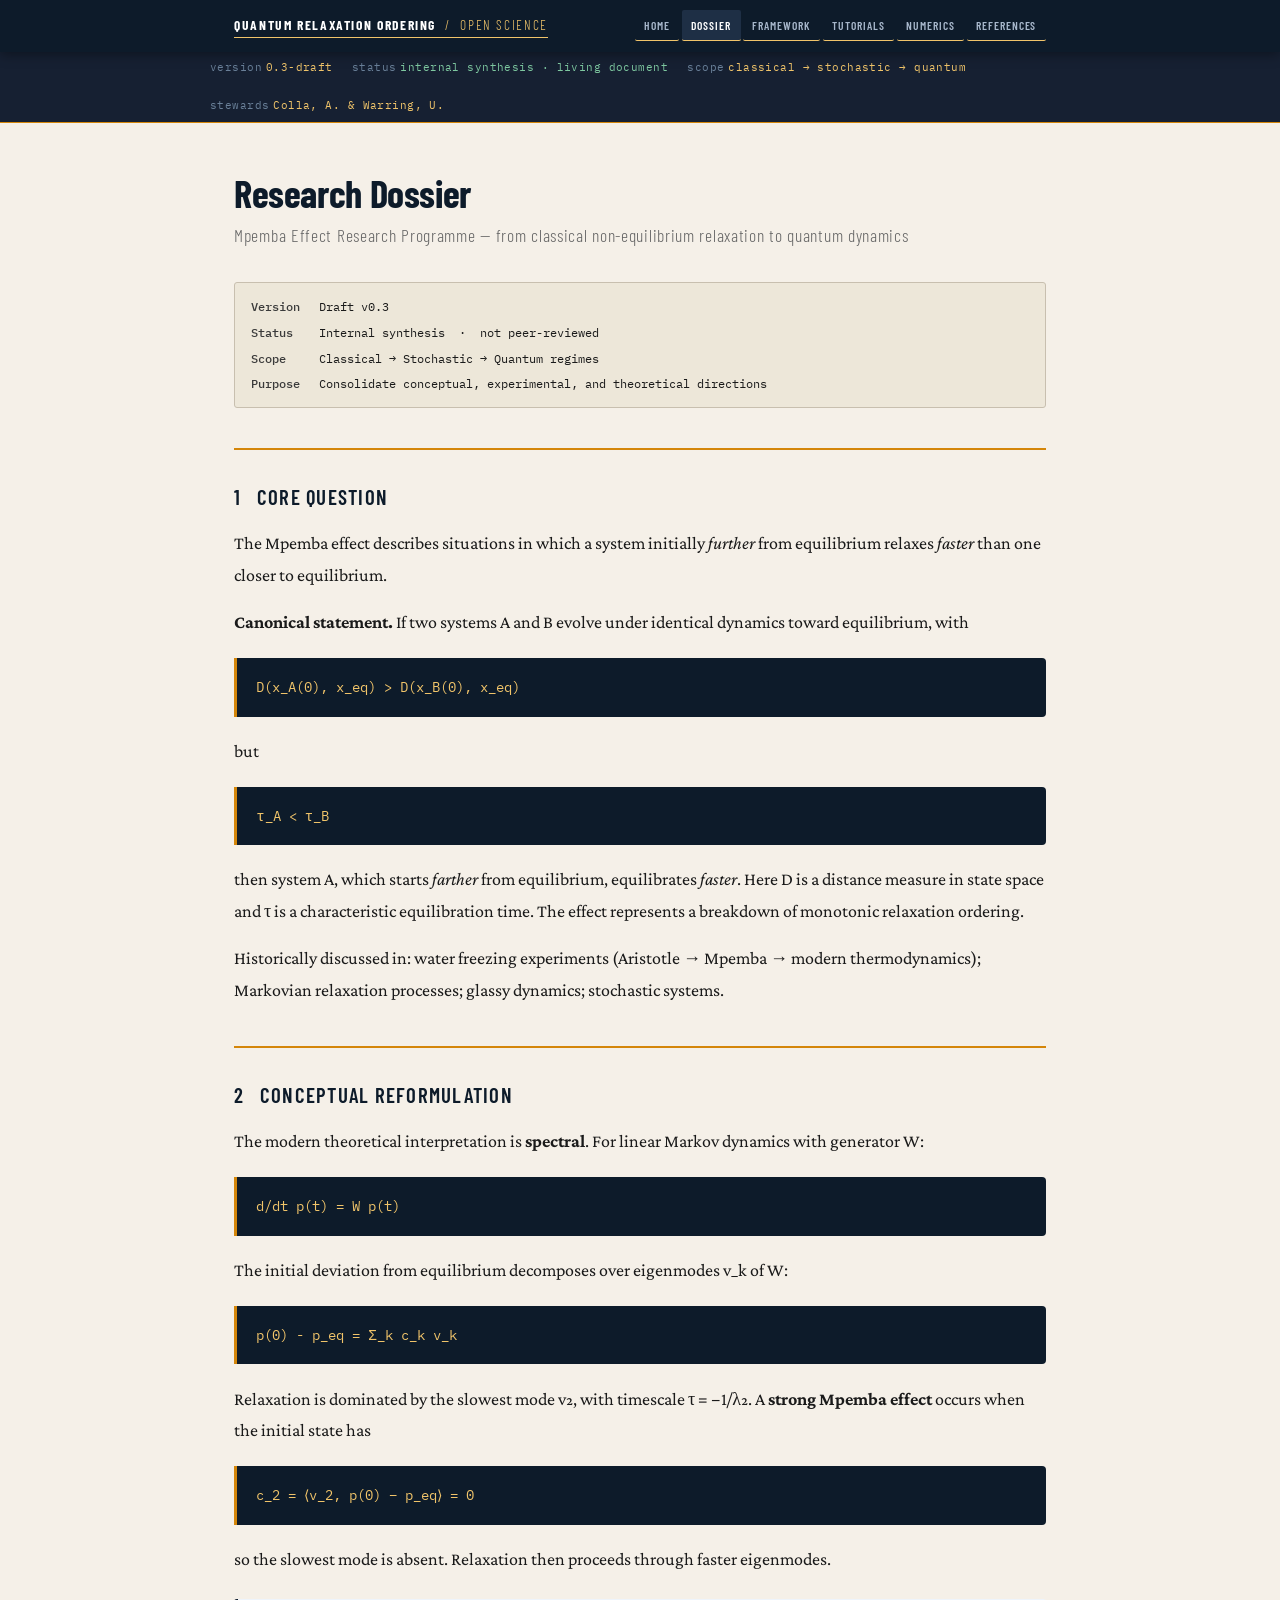
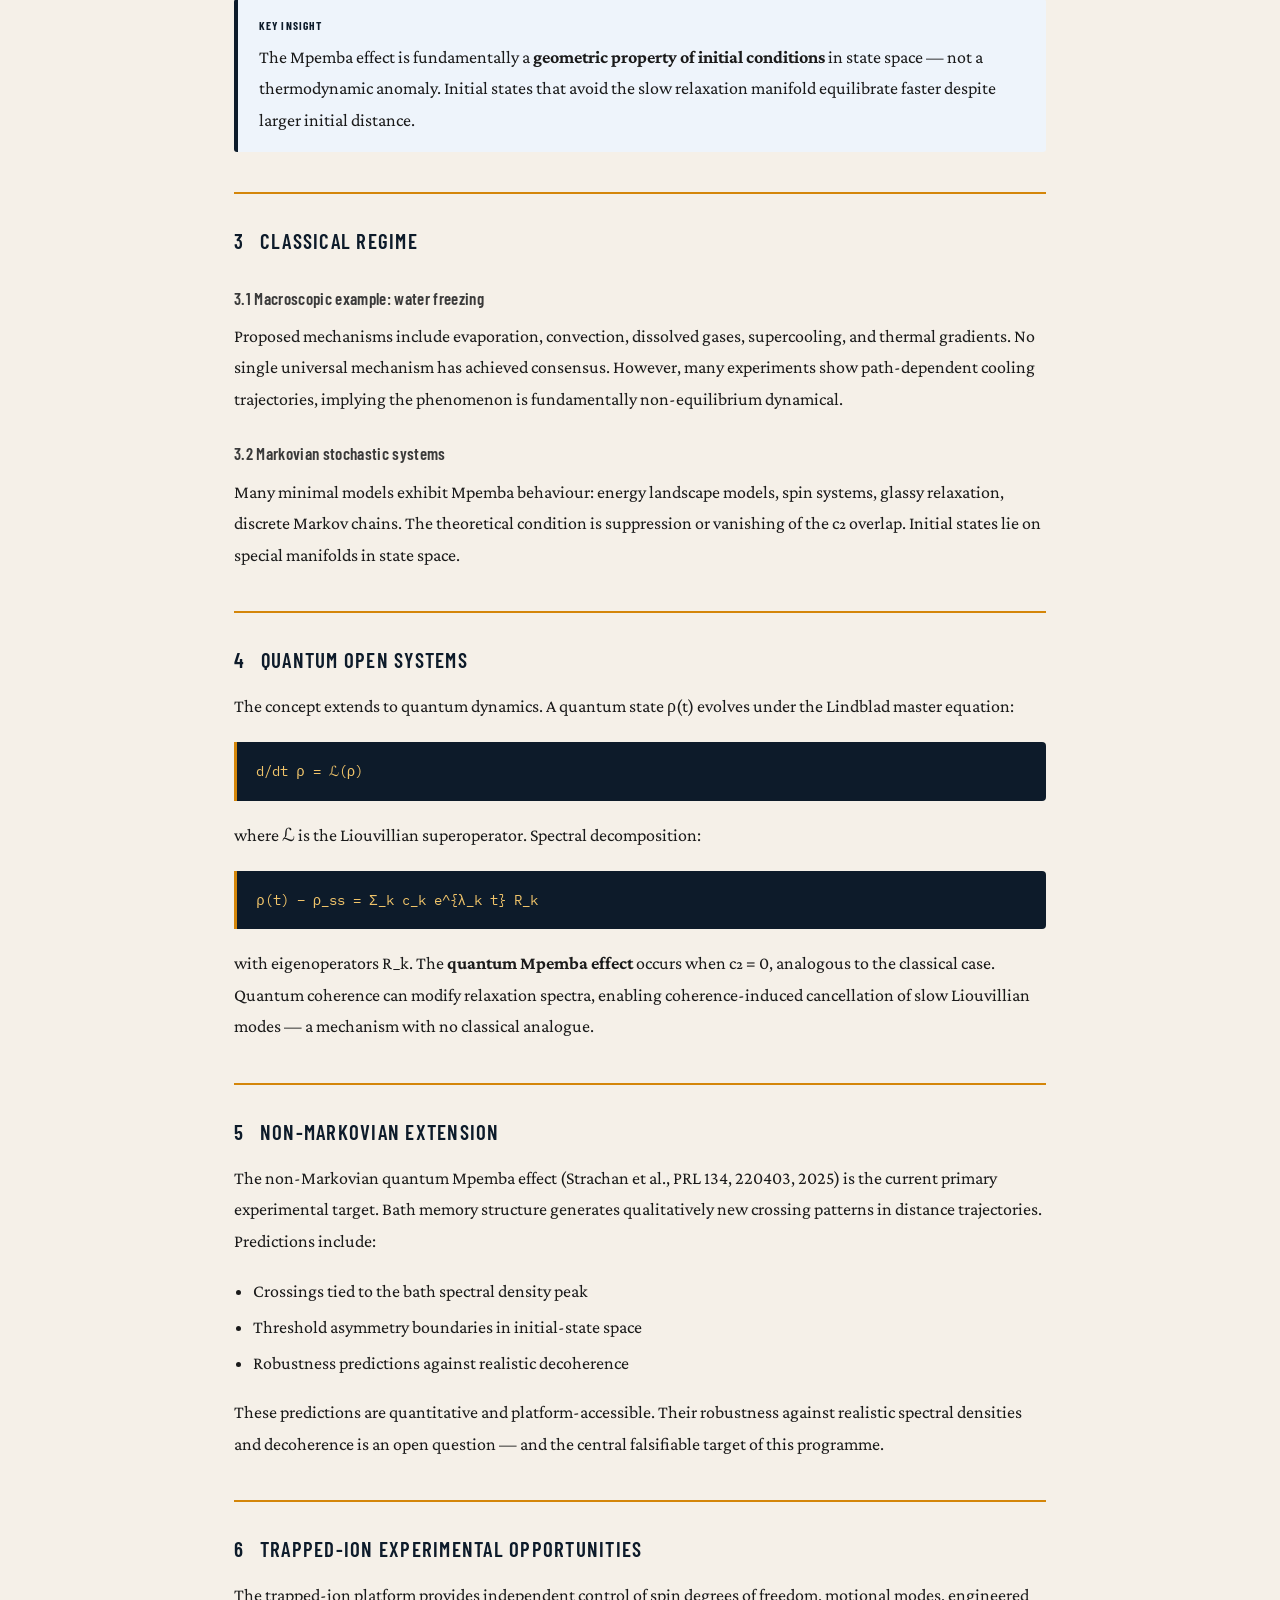
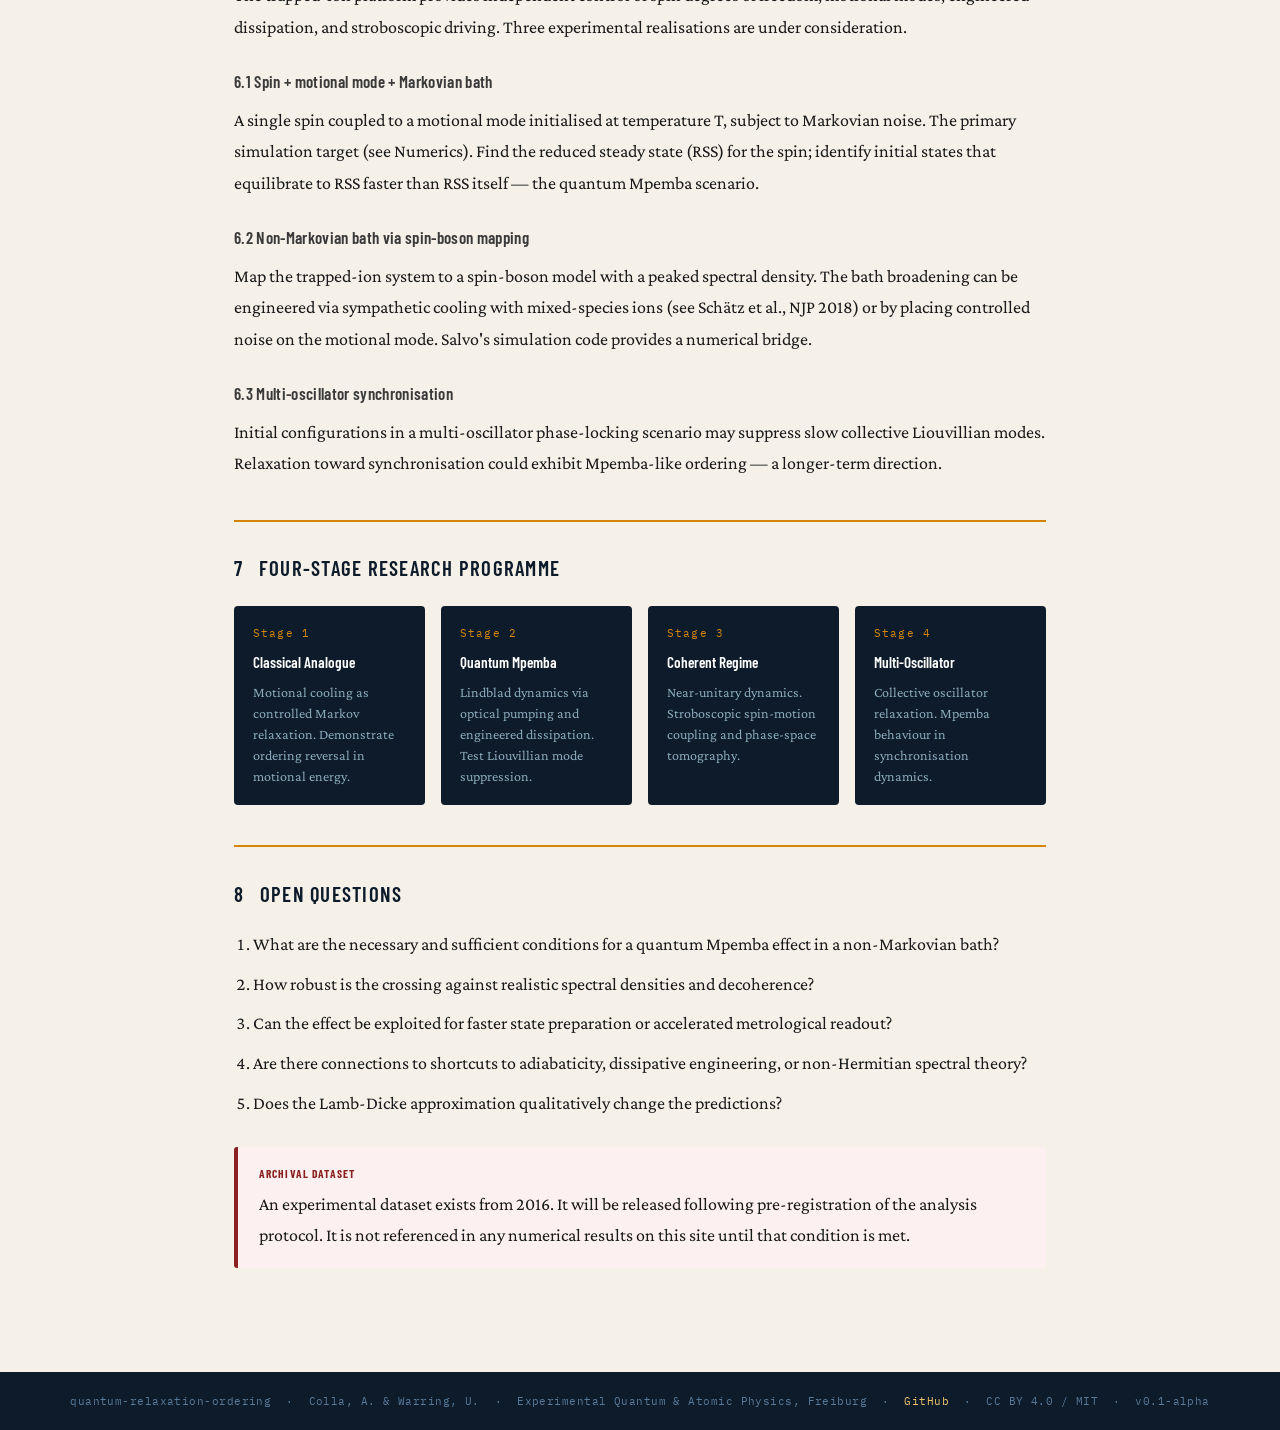
==== dossier.html @ e2cb0345 "Add files via upload" ====
<!DOCTYPE html>
<html lang="en">
<head>
  <meta charset="UTF-8">
  <meta name="viewport" content="width=device-width, initial-scale=1.0">
  <title>Dossier — Quantum Relaxation Ordering</title>
  <link rel="stylesheet" href="style.css">
</head>
<body>

<header>
  <div class="header-inner">
    <a class="site-title" href="index.html">
      <strong>Quantum Relaxation Ordering</strong> &nbsp;/&nbsp; Open Science
    </a>
    <nav>
      <a href="index.html">Home</a>
      <a href="dossier.html" class="active">Dossier</a>
      <a href="framework.html">Framework</a>
      <a href="tutorial.html">Tutorials</a>
      <a href="numerics.html">Numerics</a>
      <a href="references.html">References</a>
    </nav>
  </div>
</header>

<div class="status-banner">
  <div class="status-inner">
    <span class="status-chip"><span class="label">version</span>0.3-draft</span>
    <span class="status-chip open"><span class="label">status</span>internal synthesis · living document</span>
    <span class="status-chip"><span class="label">scope</span>classical → stochastic → quantum</span>
    <span class="status-chip"><span class="label">stewards</span>Colla, A. &amp; Warring, U.</span>
  </div>
</div>

<main>

  <h1 class="page-title">Research Dossier</h1>
  <p class="page-subtitle">Mpemba Effect Research Programme &mdash; from classical non-equilibrium relaxation to quantum dynamics</p>

  <dl class="meta-block">
    <dt>Version</dt><dd>Draft v0.3</dd>
    <dt>Status</dt><dd>Internal synthesis &nbsp;·&nbsp; not peer-reviewed</dd>
    <dt>Scope</dt><dd>Classical → Stochastic → Quantum regimes</dd>
    <dt>Purpose</dt><dd>Consolidate conceptual, experimental, and theoretical directions</dd>
  </dl>

  <!-- 1 -->
  <hr class="section-rule">
  <h2>1 &nbsp; Core Question</h2>

  <p>The Mpemba effect describes situations in which a system initially <em>further</em> from equilibrium relaxes <em>faster</em> than one closer to equilibrium.</p>

  <p><strong>Canonical statement.</strong> If two systems A and B evolve under identical dynamics toward equilibrium, with</p>

  <div class="math-block">
D(x_A(0), x_eq) &gt; D(x_B(0), x_eq)
</div>

  <p>but</p>

  <div class="math-block">
τ_A &lt; τ_B
</div>

  <p>then system A, which starts <em>farther</em> from equilibrium, equilibrates <em>faster</em>. Here D is a distance measure in state space and τ is a characteristic equilibration time. The effect represents a breakdown of monotonic relaxation ordering.</p>

  <p>Historically discussed in: water freezing experiments (Aristotle → Mpemba → modern thermodynamics); Markovian relaxation processes; glassy dynamics; stochastic systems.</p>

  <!-- 2 -->
  <hr class="section-rule">
  <h2>2 &nbsp; Conceptual Reformulation</h2>

  <p>The modern theoretical interpretation is <strong>spectral</strong>. For linear Markov dynamics with generator W:</p>

  <div class="math-block">
d/dt p(t) = W p(t)
</div>

  <p>The initial deviation from equilibrium decomposes over eigenmodes v_k of W:</p>

  <div class="math-block">
p(0) - p_eq = Σ_k  c_k v_k
</div>

  <p>Relaxation is dominated by the slowest mode v₂, with timescale τ = −1/λ₂. A <strong>strong Mpemba effect</strong> occurs when the initial state has</p>

  <div class="math-block">
c_2 = ⟨v_2, p(0) − p_eq⟩ = 0
</div>

  <p>so the slowest mode is absent. Relaxation then proceeds through faster eigenmodes.</p>

  <div class="callout measure">
    <div class="callout-label">Key Insight</div>
    The Mpemba effect is fundamentally a <strong>geometric property of initial conditions</strong> in state space — not a thermodynamic anomaly. Initial states that avoid the slow relaxation manifold equilibrate faster despite larger initial distance.
  </div>

  <!-- 3 -->
  <hr class="section-rule">
  <h2>3 &nbsp; Classical Regime</h2>

  <h3>3.1 Macroscopic example: water freezing</h3>
  <p>Proposed mechanisms include evaporation, convection, dissolved gases, supercooling, and thermal gradients. No single universal mechanism has achieved consensus. However, many experiments show path-dependent cooling trajectories, implying the phenomenon is fundamentally non-equilibrium dynamical.</p>

  <h3>3.2 Markovian stochastic systems</h3>
  <p>Many minimal models exhibit Mpemba behaviour: energy landscape models, spin systems, glassy relaxation, discrete Markov chains. The theoretical condition is suppression or vanishing of the c₂ overlap. Initial states lie on special manifolds in state space.</p>

  <!-- 4 -->
  <hr class="section-rule">
  <h2>4 &nbsp; Quantum Open Systems</h2>

  <p>The concept extends to quantum dynamics. A quantum state ρ(t) evolves under the Lindblad master equation:</p>

  <div class="math-block">
d/dt ρ = ℒ(ρ)
</div>

  <p>where ℒ is the Liouvillian superoperator. Spectral decomposition:</p>

  <div class="math-block">
ρ(t) − ρ_ss = Σ_k  c_k e^{λ_k t} R_k
</div>

  <p>with eigenoperators R_k. The <strong>quantum Mpemba effect</strong> occurs when c₂ = 0, analogous to the classical case. Quantum coherence can modify relaxation spectra, enabling coherence-induced cancellation of slow Liouvillian modes — a mechanism with no classical analogue.</p>

  <!-- 5 -->
  <hr class="section-rule">
  <h2>5 &nbsp; Non-Markovian Extension</h2>

  <p>The non-Markovian quantum Mpemba effect (Strachan et al., PRL 134, 220403, 2025) is the current primary experimental target. Bath memory structure generates qualitatively new crossing patterns in distance trajectories. Predictions include:</p>
  <ul style="margin-left:1.2rem; margin-bottom:1rem; line-height:2;">
    <li>Crossings tied to the bath spectral density peak</li>
    <li>Threshold asymmetry boundaries in initial-state space</li>
    <li>Robustness predictions against realistic decoherence</li>
  </ul>
  <p>These predictions are quantitative and platform-accessible. Their robustness against realistic spectral densities and decoherence is an open question — and the central falsifiable target of this programme.</p>

  <!-- 6 -->
  <hr class="section-rule">
  <h2>6 &nbsp; Trapped-Ion Experimental Opportunities</h2>

  <p>The trapped-ion platform provides independent control of spin degrees of freedom, motional modes, engineered dissipation, and stroboscopic driving. Three experimental realisations are under consideration.</p>

  <h3>6.1 Spin + motional mode + Markovian bath</h3>
  <p>A single spin coupled to a motional mode initialised at temperature T, subject to Markovian noise. The primary simulation target (see Numerics). Find the reduced steady state (RSS) for the spin; identify initial states that equilibrate to RSS faster than RSS itself — the quantum Mpemba scenario.</p>

  <h3>6.2 Non-Markovian bath via spin-boson mapping</h3>
  <p>Map the trapped-ion system to a spin-boson model with a peaked spectral density. The bath broadening can be engineered via sympathetic cooling with mixed-species ions (see Schätz et al., NJP 2018) or by placing controlled noise on the motional mode. Salvo's simulation code provides a numerical bridge.</p>

  <h3>6.3 Multi-oscillator synchronisation</h3>
  <p>Initial configurations in a multi-oscillator phase-locking scenario may suppress slow collective Liouvillian modes. Relaxation toward synchronisation could exhibit Mpemba-like ordering — a longer-term direction.</p>

  <!-- 7 -->
  <hr class="section-rule">
  <h2>7 &nbsp; Four-Stage Research Programme</h2>

  <div class="stage-grid">
    <div class="stage-card">
      <div class="stage-num">Stage 1</div>
      <h4>Classical Analogue</h4>
      <p>Motional cooling as controlled Markov relaxation. Demonstrate ordering reversal in motional energy.</p>
    </div>
    <div class="stage-card">
      <div class="stage-num">Stage 2</div>
      <h4>Quantum Mpemba</h4>
      <p>Lindblad dynamics via optical pumping and engineered dissipation. Test Liouvillian mode suppression.</p>
    </div>
    <div class="stage-card">
      <div class="stage-num">Stage 3</div>
      <h4>Coherent Regime</h4>
      <p>Near-unitary dynamics. Stroboscopic spin-motion coupling and phase-space tomography.</p>
    </div>
    <div class="stage-card">
      <div class="stage-num">Stage 4</div>
      <h4>Multi-Oscillator</h4>
      <p>Collective oscillator relaxation. Mpemba behaviour in synchronisation dynamics.</p>
    </div>
  </div>

  <!-- 8 -->
  <hr class="section-rule">
  <h2>8 &nbsp; Open Questions</h2>

  <ol style="margin-left:1.2rem; line-height:2.2;">
    <li>What are the necessary and sufficient conditions for a quantum Mpemba effect in a non-Markovian bath?</li>
    <li>How robust is the crossing against realistic spectral densities and decoherence?</li>
    <li>Can the effect be exploited for faster state preparation or accelerated metrological readout?</li>
    <li>Are there connections to shortcuts to adiabaticity, dissipative engineering, or non-Hermitian spectral theory?</li>
    <li>Does the Lamb-Dicke approximation qualitatively change the predictions?</li>
  </ol>

  <div class="callout embargo-note">
    <div class="callout-label">Archival Dataset</div>
    An experimental dataset exists from 2016. It will be released following pre-registration of the analysis protocol. It is not referenced in any numerical results on this site until that condition is met.
  </div>

</main>

<footer>
  quantum-relaxation-ordering &nbsp;·&nbsp; Colla, A. &amp; Warring, U. &nbsp;·&nbsp; Experimental Quantum &amp; Atomic Physics, Freiburg &nbsp;·&nbsp;
  <a href="https://github.com/quantum-relaxation-ordering" target="_blank">GitHub</a> &nbsp;·&nbsp;
  CC BY 4.0 / MIT &nbsp;·&nbsp; v0.1-alpha
</footer>

</body>
</html>
---- style.css ----
/* ============================================================
   quantum-relaxation-ordering — shared stylesheet
   Stewards: Colla, A. & Warring, U.
   ============================================================ */

@import url('https://fonts.googleapis.com/css2?family=Crimson+Pro:ital,wght@0,300;0,400;0,600;1,300;1,400&family=IBM+Plex+Mono:wght@300;400;500&family=Barlow+Condensed:wght@300;400;600;700&display=swap');

/* ── Variables ────────────────────────────────────────────── */
:root {
  --navy:       #0d1b2a;
  --navy-mid:   #162032;
  --navy-light: #1e2f45;
  --amber:      #d4860a;
  --amber-pale: #f0c46a;
  --cream:      #f5f0e8;
  --cream-dark: #ede7d9;
  --ink:        #1a1a1a;
  --ink-mid:    #3a3a3a;
  --ink-light:  #666;
  --rule:       #c8bfaf;
  --green-ok:   #2d6a4f;
  --red-alert:  #8b2020;
  --font-body:  'Crimson Pro', Georgia, serif;
  --font-mono:  'IBM Plex Mono', 'Courier New', monospace;
  --font-head:  'Barlow Condensed', sans-serif;
  --max-w:      860px;
  --col-gap:    2.4rem;
}

/* ── Reset ────────────────────────────────────────────────── */
*, *::before, *::after { box-sizing: border-box; margin: 0; padding: 0; }
html { scroll-behavior: smooth; }
body {
  font-family: var(--font-body);
  font-size: 1.125rem;
  line-height: 1.75;
  color: var(--ink);
  background: var(--cream);
}

/* ── Header / Nav ─────────────────────────────────────────── */
header {
  background: var(--navy);
  color: var(--cream);
  padding: 0;
  position: sticky;
  top: 0;
  z-index: 100;
  box-shadow: 0 2px 12px rgba(0,0,0,0.4);
}
.header-inner {
  max-width: var(--max-w);
  margin: 0 auto;
  display: flex;
  align-items: center;
  justify-content: space-between;
  padding: 0.65rem 1.5rem;
  gap: 1rem;
}
.site-title {
  font-family: var(--font-head);
  font-size: 0.85rem;
  font-weight: 300;
  letter-spacing: 0.12em;
  text-transform: uppercase;
  color: var(--amber-pale);
  white-space: nowrap;
  text-decoration: none;
}
.site-title strong {
  font-weight: 700;
  color: #fff;
}
nav {
  display: flex;
  gap: 0.15rem;
  flex-wrap: wrap;
  justify-content: flex-end;
}
nav a {
  font-family: var(--font-head);
  font-size: 0.72rem;
  font-weight: 600;
  letter-spacing: 0.08em;
  text-transform: uppercase;
  color: #a8b8cc;
  text-decoration: none;
  padding: 0.3rem 0.6rem;
  border-radius: 2px;
  transition: color 0.15s, background 0.15s;
}
nav a:hover, nav a.active {
  color: #fff;
  background: var(--navy-light);
}

/* ── Status Banner ────────────────────────────────────────── */
.status-banner {
  background: var(--navy-mid);
  border-bottom: 1px solid var(--amber);
  padding: 0.4rem 1.5rem;
}
.status-inner {
  max-width: var(--max-w);
  margin: 0 auto;
  display: flex;
  flex-wrap: wrap;
  gap: 1.2rem;
  align-items: center;
}
.status-chip {
  font-family: var(--font-mono);
  font-size: 0.68rem;
  color: var(--amber-pale);
  letter-spacing: 0.04em;
}
.status-chip .label {
  color: #6a8099;
  margin-right: 0.35em;
}
.status-chip.open { color: #7ec8a0; }
.status-chip.pending { color: #f0c46a; }
.status-chip.embargo { color: #c07a7a; }

/* ── Page Layout ──────────────────────────────────────────── */
main {
  max-width: var(--max-w);
  margin: 0 auto;
  padding: 3rem 1.5rem 5rem;
}

/* ── Section Headings ─────────────────────────────────────── */
.page-title {
  font-family: var(--font-head);
  font-size: 2.4rem;
  font-weight: 700;
  letter-spacing: -0.01em;
  color: var(--navy);
  line-height: 1.15;
  margin-bottom: 0.3rem;
}
.page-subtitle {
  font-family: var(--font-head);
  font-size: 1.1rem;
  font-weight: 300;
  color: var(--ink-light);
  letter-spacing: 0.04em;
  margin-bottom: 2rem;
}
.section-rule {
  border: none;
  border-top: 2px solid var(--amber);
  margin: 2.5rem 0 1.8rem;
}
.section-rule.thin {
  border-top-width: 1px;
  border-color: var(--rule);
}
h2 {
  font-family: var(--font-head);
  font-size: 1.3rem;
  font-weight: 600;
  letter-spacing: 0.06em;
  text-transform: uppercase;
  color: var(--navy);
  margin-bottom: 0.8rem;
}
h3 {
  font-family: var(--font-head);
  font-size: 1.05rem;
  font-weight: 600;
  color: var(--ink-mid);
  margin: 1.5rem 0 0.5rem;
  letter-spacing: 0.02em;
}
p { margin-bottom: 1rem; }
a { color: var(--amber); text-decoration: none; border-bottom: 1px solid var(--amber-pale); }
a:hover { color: var(--navy); border-color: var(--navy); }

/* ── Math / Code Blocks ───────────────────────────────────── */
.math-block {
  font-family: var(--font-mono);
  font-size: 0.88rem;
  background: var(--navy);
  color: var(--amber-pale);
  border-left: 3px solid var(--amber);
  padding: 1rem 1.2rem;
  margin: 1.2rem 0;
  border-radius: 0 4px 4px 0;
  overflow-x: auto;
  line-height: 1.9;
}
code {
  font-family: var(--font-mono);
  font-size: 0.83em;
  background: var(--cream-dark);
  padding: 0.1em 0.35em;
  border-radius: 2px;
  color: var(--navy);
}
pre {
  font-family: var(--font-mono);
  font-size: 0.82rem;
  background: var(--navy);
  color: #c9d8e8;
  padding: 1.2rem 1.4rem;
  border-radius: 4px;
  overflow-x: auto;
  margin: 1.2rem 0;
  line-height: 1.7;
}
pre .kw  { color: var(--amber-pale); }
pre .cm  { color: #5a7a99; font-style: italic; }
pre .st  { color: #7ec8a0; }
pre .nm  { color: #c9a0e0; }

/* ── Callout Boxes ────────────────────────────────────────── */
.callout {
  padding: 1rem 1.3rem;
  border-radius: 3px;
  margin: 1.5rem 0;
  border-left: 4px solid;
}
.callout.measure {
  background: #eef4fb;
  border-color: var(--navy);
}
.callout.measure .callout-label {
  font-family: var(--font-head);
  font-size: 0.72rem;
  font-weight: 700;
  letter-spacing: 0.1em;
  text-transform: uppercase;
  color: var(--navy);
  margin-bottom: 0.4rem;
}
.callout.status-note {
  background: #fdf6e3;
  border-color: var(--amber);
}
.callout.embargo-note {
  background: #fdf0f0;
  border-color: var(--red-alert);
}
.callout.embargo-note .callout-label { color: var(--red-alert); }
.callout.open-invite {
  background: #edf7f2;
  border-color: var(--green-ok);
}
.callout-label {
  font-family: var(--font-head);
  font-size: 0.72rem;
  font-weight: 700;
  letter-spacing: 0.1em;
  text-transform: uppercase;
  margin-bottom: 0.35rem;
  color: var(--amber);
}

/* ── Reference List ───────────────────────────────────────── */
.ref-list { list-style: none; padding: 0; }
.ref-list li {
  padding: 0.9rem 0;
  border-bottom: 1px solid var(--rule);
  display: grid;
  grid-template-columns: 2.2rem 1fr;
  gap: 0.5rem;
  align-items: start;
}
.ref-list li:last-child { border-bottom: none; }
.ref-key {
  font-family: var(--font-mono);
  font-size: 0.72rem;
  color: var(--amber);
  padding-top: 0.1em;
}
.ref-body { font-size: 1rem; line-height: 1.5; }
.ref-body .ref-title { font-style: italic; }
.ref-body .ref-note {
  display: block;
  font-size: 0.85rem;
  color: var(--ink-light);
  margin-top: 0.2rem;
}

/* ── Metadata / Stewards ──────────────────────────────────── */
.meta-block {
  font-family: var(--font-mono);
  font-size: 0.75rem;
  color: var(--ink-light);
  border: 1px solid var(--rule);
  border-radius: 3px;
  padding: 0.8rem 1rem;
  margin-bottom: 2rem;
  display: grid;
  grid-template-columns: auto 1fr;
  gap: 0.3rem 1.2rem;
  background: var(--cream-dark);
}
.meta-block dt { color: var(--ink-mid); font-weight: 500; }
.meta-block dd { color: var(--ink); }

/* ── Chart Container ──────────────────────────────────────── */
.chart-wrap {
  background: var(--navy);
  border-radius: 6px;
  padding: 1.5rem;
  margin: 1.5rem 0;
  position: relative;
}
.chart-caption {
  font-family: var(--font-mono);
  font-size: 0.72rem;
  color: #6a8099;
  margin-top: 0.8rem;
  line-height: 1.5;
}

/* ── Stage Cards (research programme) ────────────────────── */
.stage-grid {
  display: grid;
  grid-template-columns: repeat(auto-fit, minmax(180px, 1fr));
  gap: 1rem;
  margin: 1.2rem 0;
}
.stage-card {
  background: var(--navy);
  color: var(--cream);
  border-radius: 4px;
  padding: 1.1rem 1.2rem;
}
.stage-num {
  font-family: var(--font-mono);
  font-size: 0.68rem;
  color: var(--amber);
  letter-spacing: 0.1em;
  margin-bottom: 0.4rem;
}
.stage-card h4 {
  font-family: var(--font-head);
  font-size: 0.95rem;
  font-weight: 600;
  color: #fff;
  margin-bottom: 0.4rem;
}
.stage-card p {
  font-size: 0.88rem;
  color: #8aaabb;
  line-height: 1.5;
  margin: 0;
}

/* ── Footer ───────────────────────────────────────────────── */
footer {
  background: var(--navy);
  color: #5a7a99;
  font-family: var(--font-mono);
  font-size: 0.7rem;
  padding: 1.2rem 1.5rem;
  text-align: center;
  letter-spacing: 0.04em;
  line-height: 1.8;
}
footer a { color: var(--amber-pale); border: none; }
footer a:hover { color: #fff; }

/* ── Responsive ───────────────────────────────────────────── */
@media (max-width: 640px) {
  .page-title { font-size: 1.8rem; }
  .header-inner { flex-direction: column; align-items: flex-start; gap: 0.4rem; }
  nav { gap: 0.1rem; }
  .stage-grid { grid-template-columns: 1fr; }
}
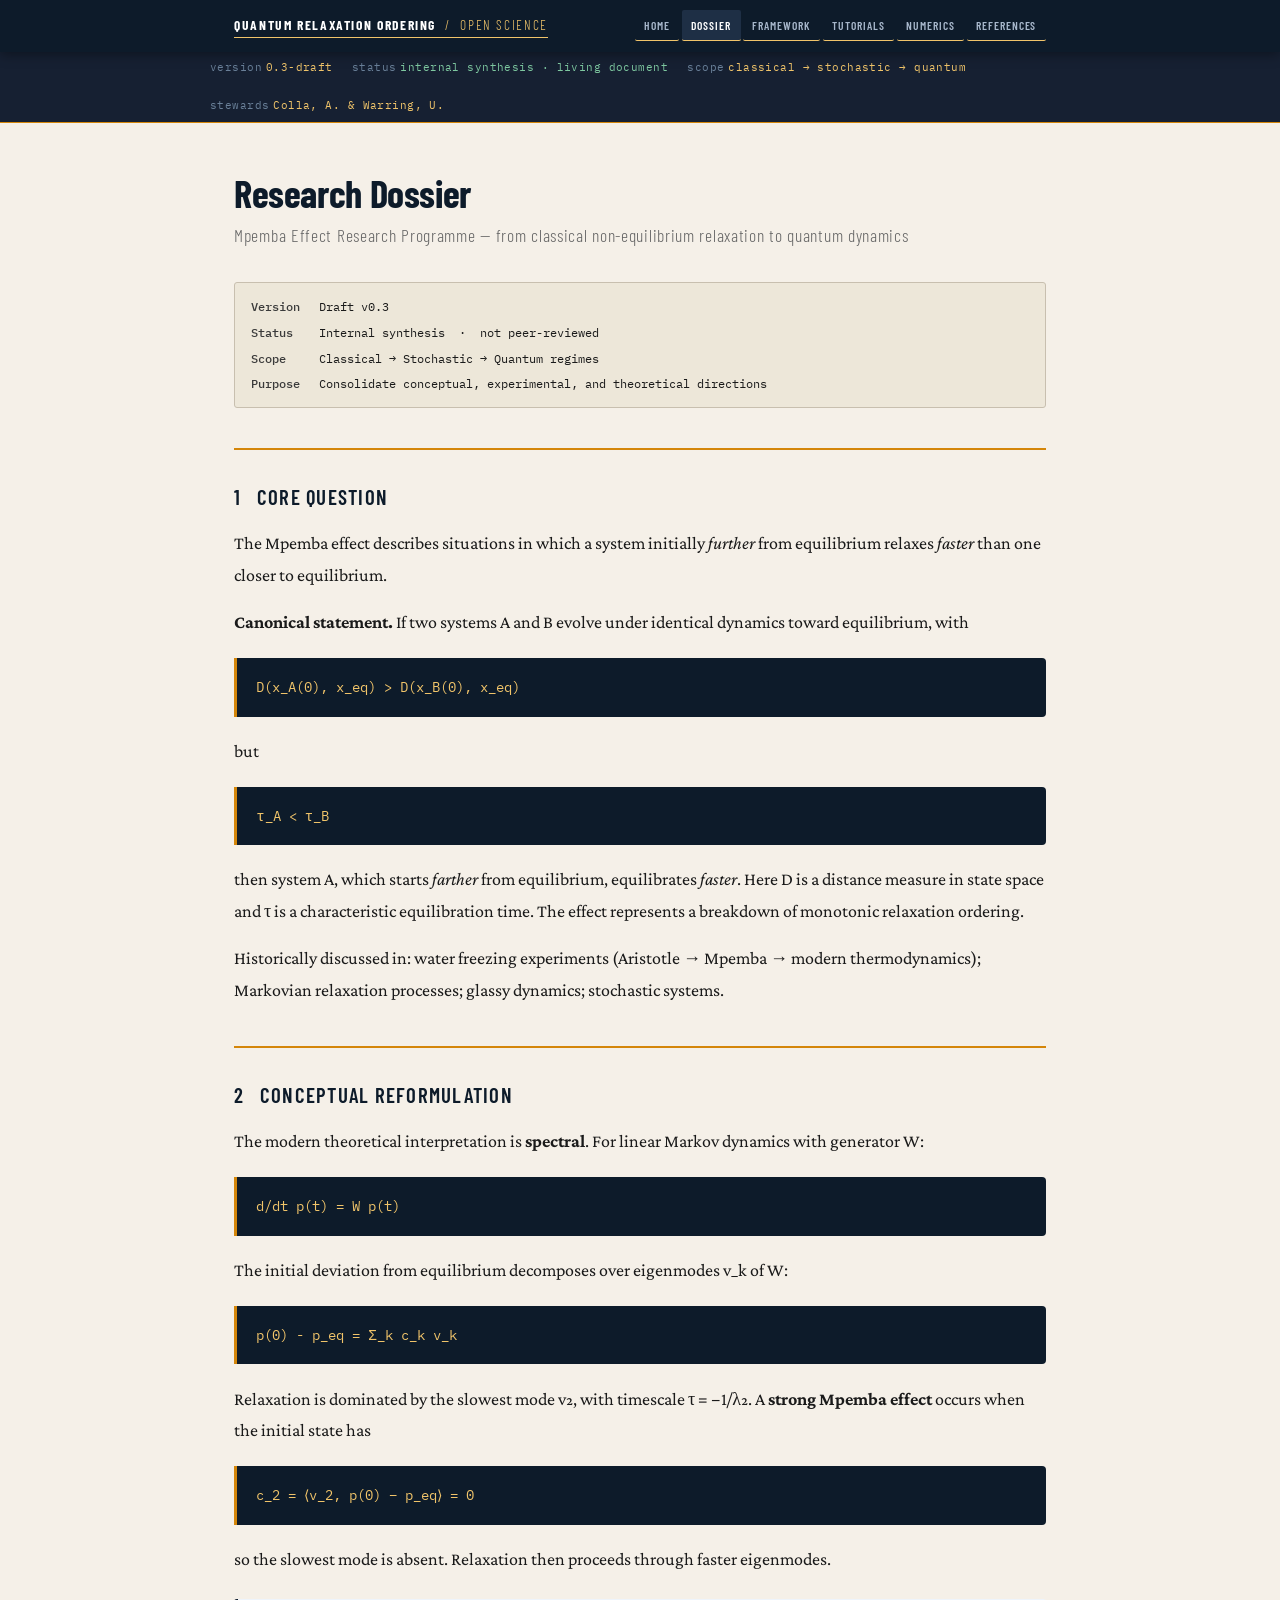
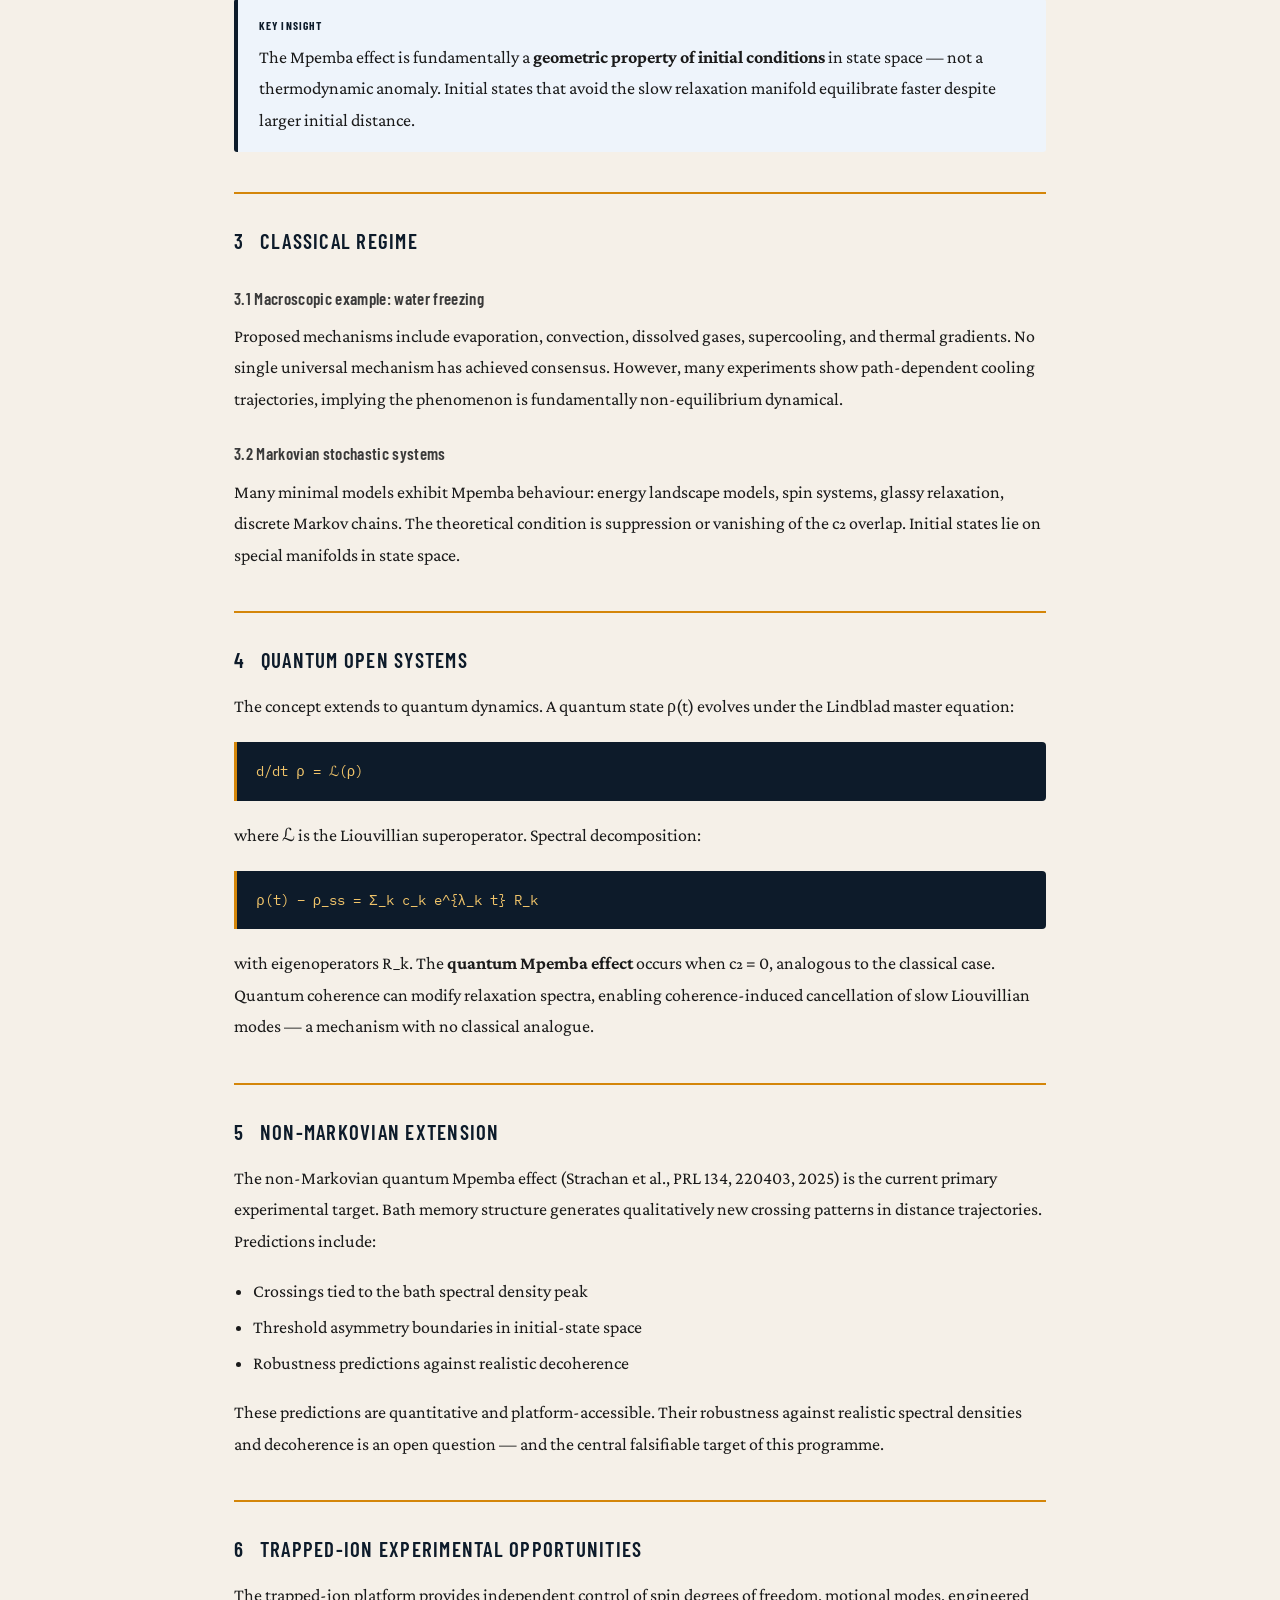
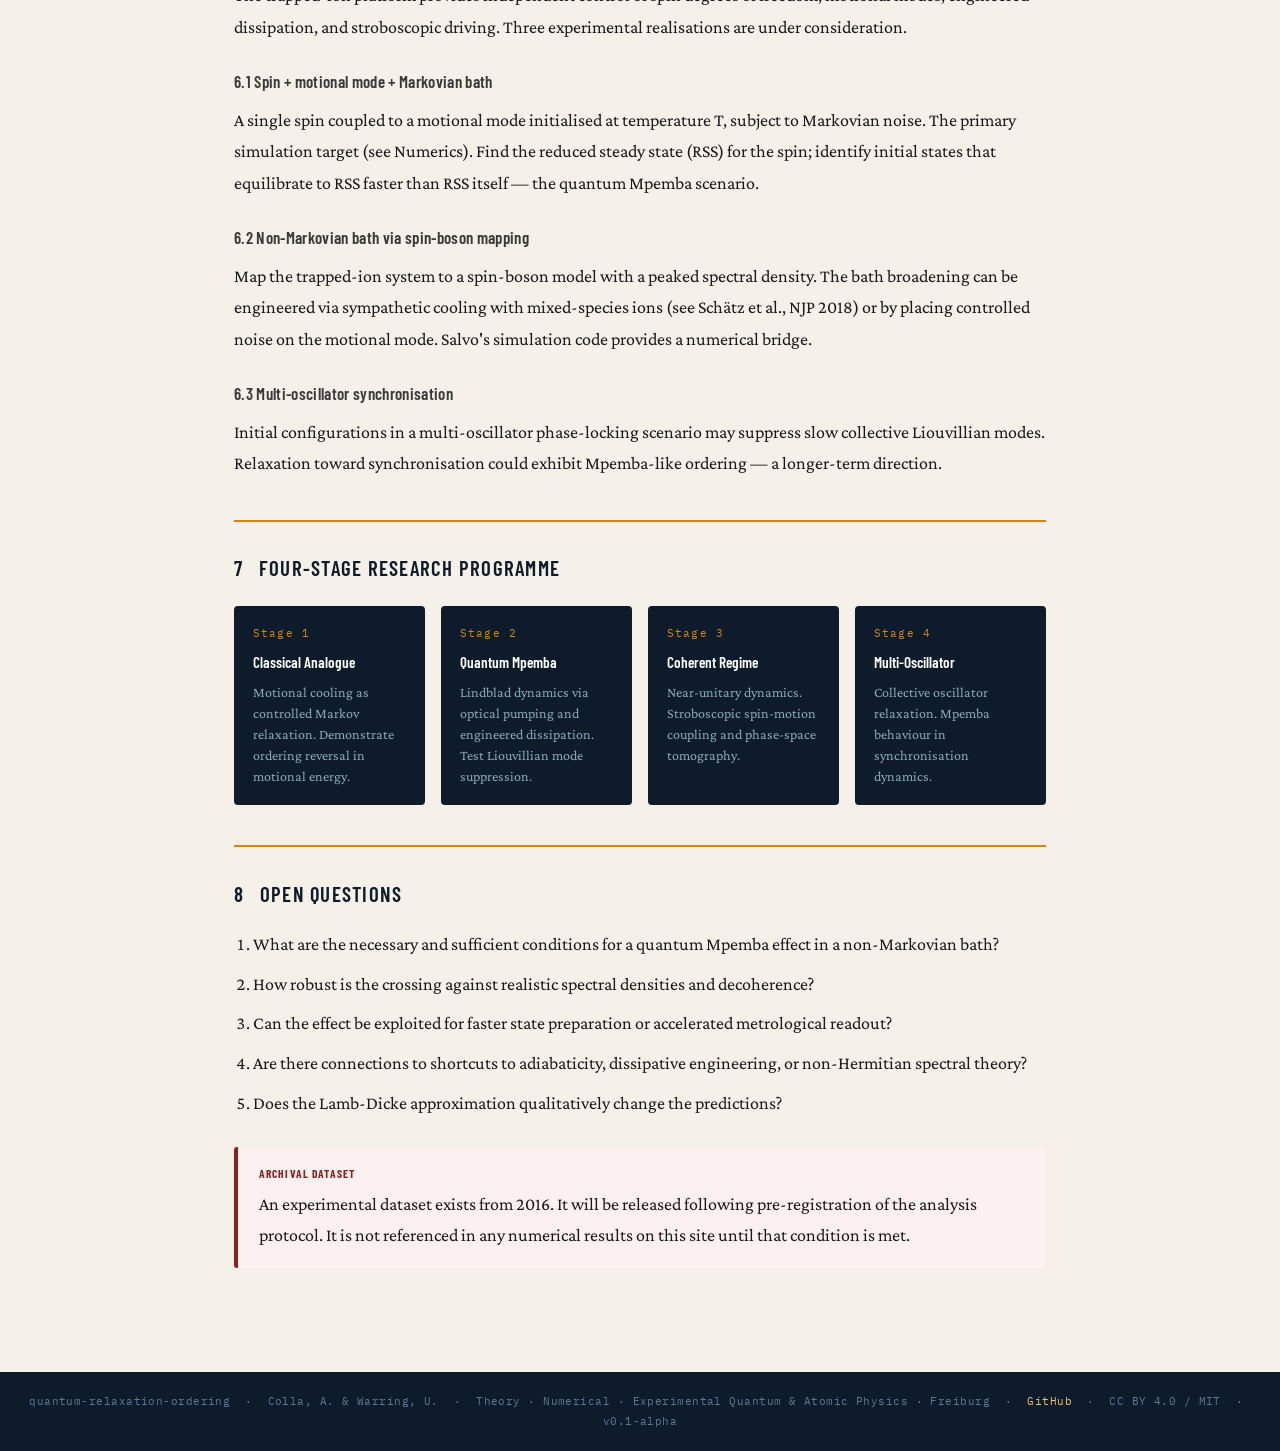
==== commit b1bd2d0e: "Add files via upload" ====
--- a/dossier.html
+++ b/dossier.html
@@ -198,7 +198,7 @@
 </main>
 
 <footer>
-  quantum-relaxation-ordering &nbsp;·&nbsp; Colla, A. &amp; Warring, U. &nbsp;·&nbsp; Experimental Quantum &amp; Atomic Physics, Freiburg &nbsp;·&nbsp;
+  quantum-relaxation-ordering &nbsp;·&nbsp; Colla, A. &amp; Warring, U. &nbsp;·&nbsp; Theory · Numerical · Experimental Quantum &amp; Atomic Physics · Freiburg &nbsp;·&nbsp;
   <a href="https://github.com/quantum-relaxation-ordering" target="_blank">GitHub</a> &nbsp;·&nbsp;
   CC BY 4.0 / MIT &nbsp;·&nbsp; v0.1-alpha
 </footer>
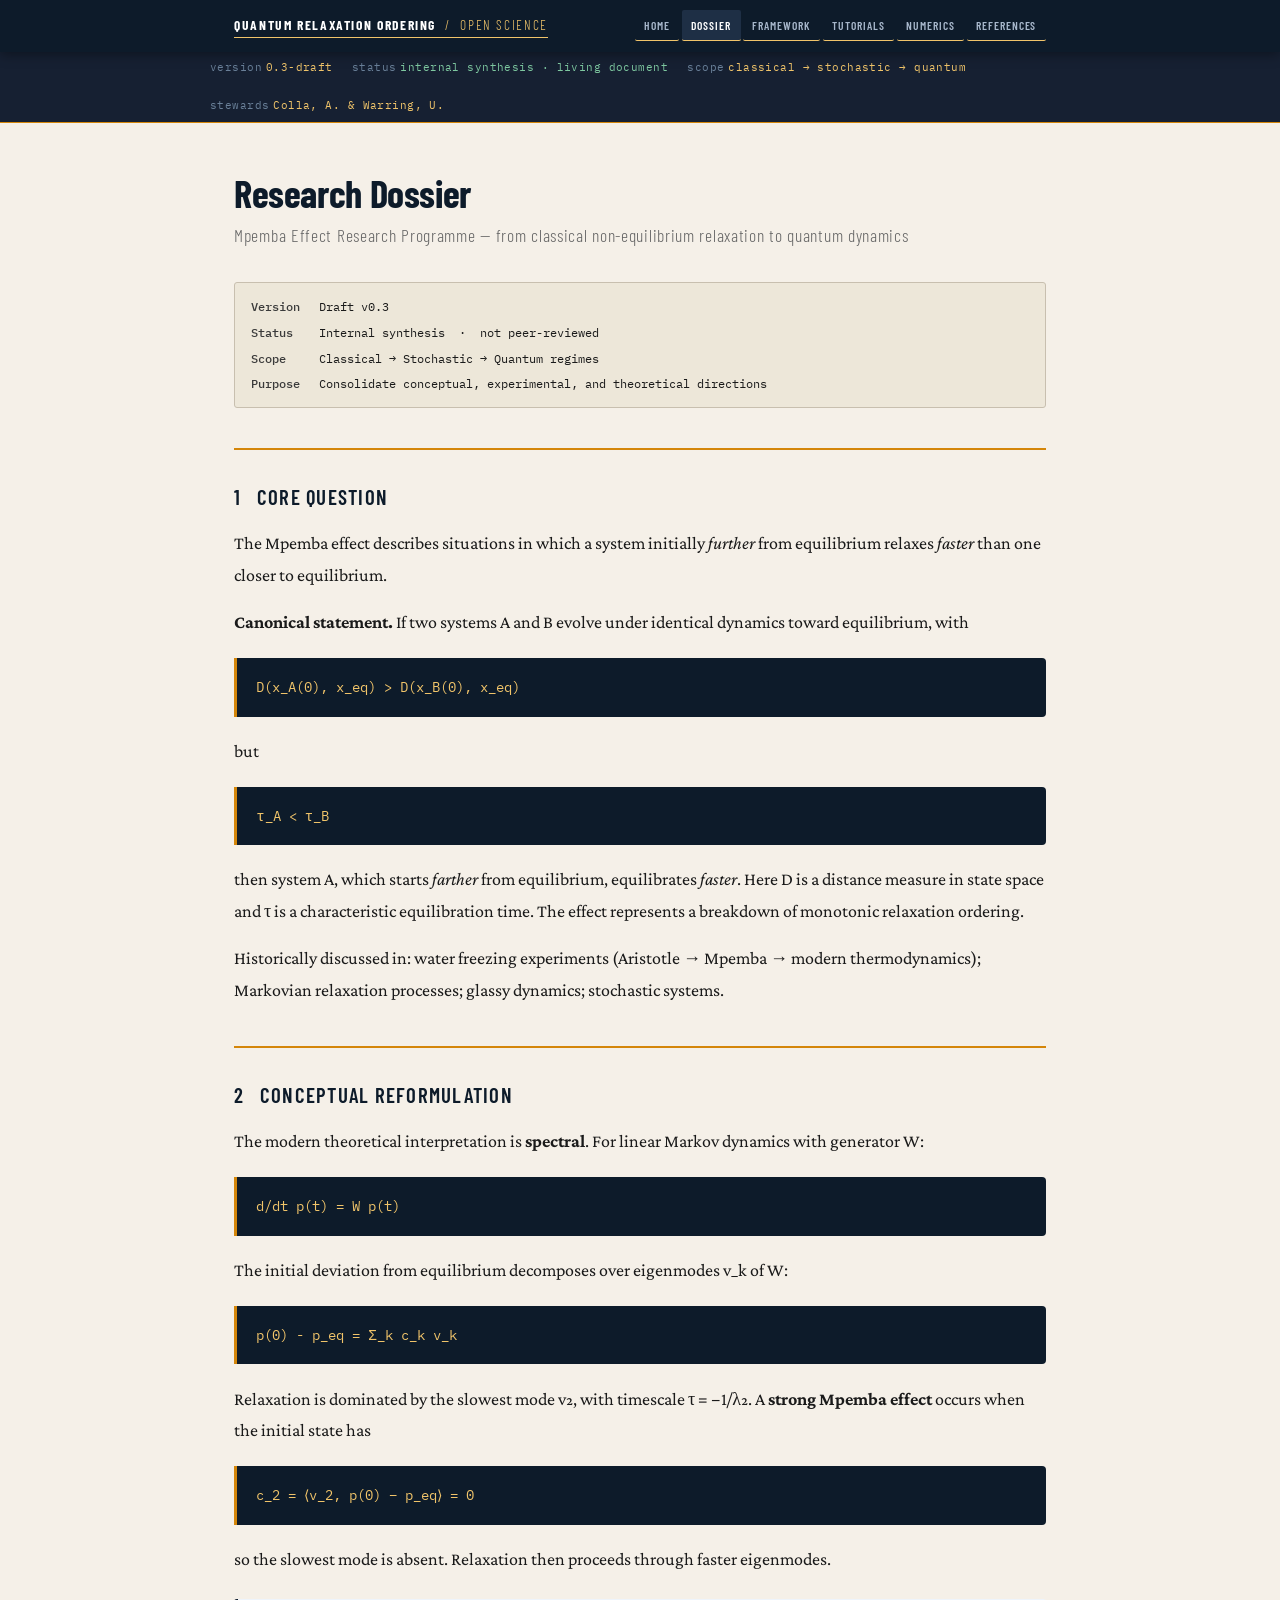
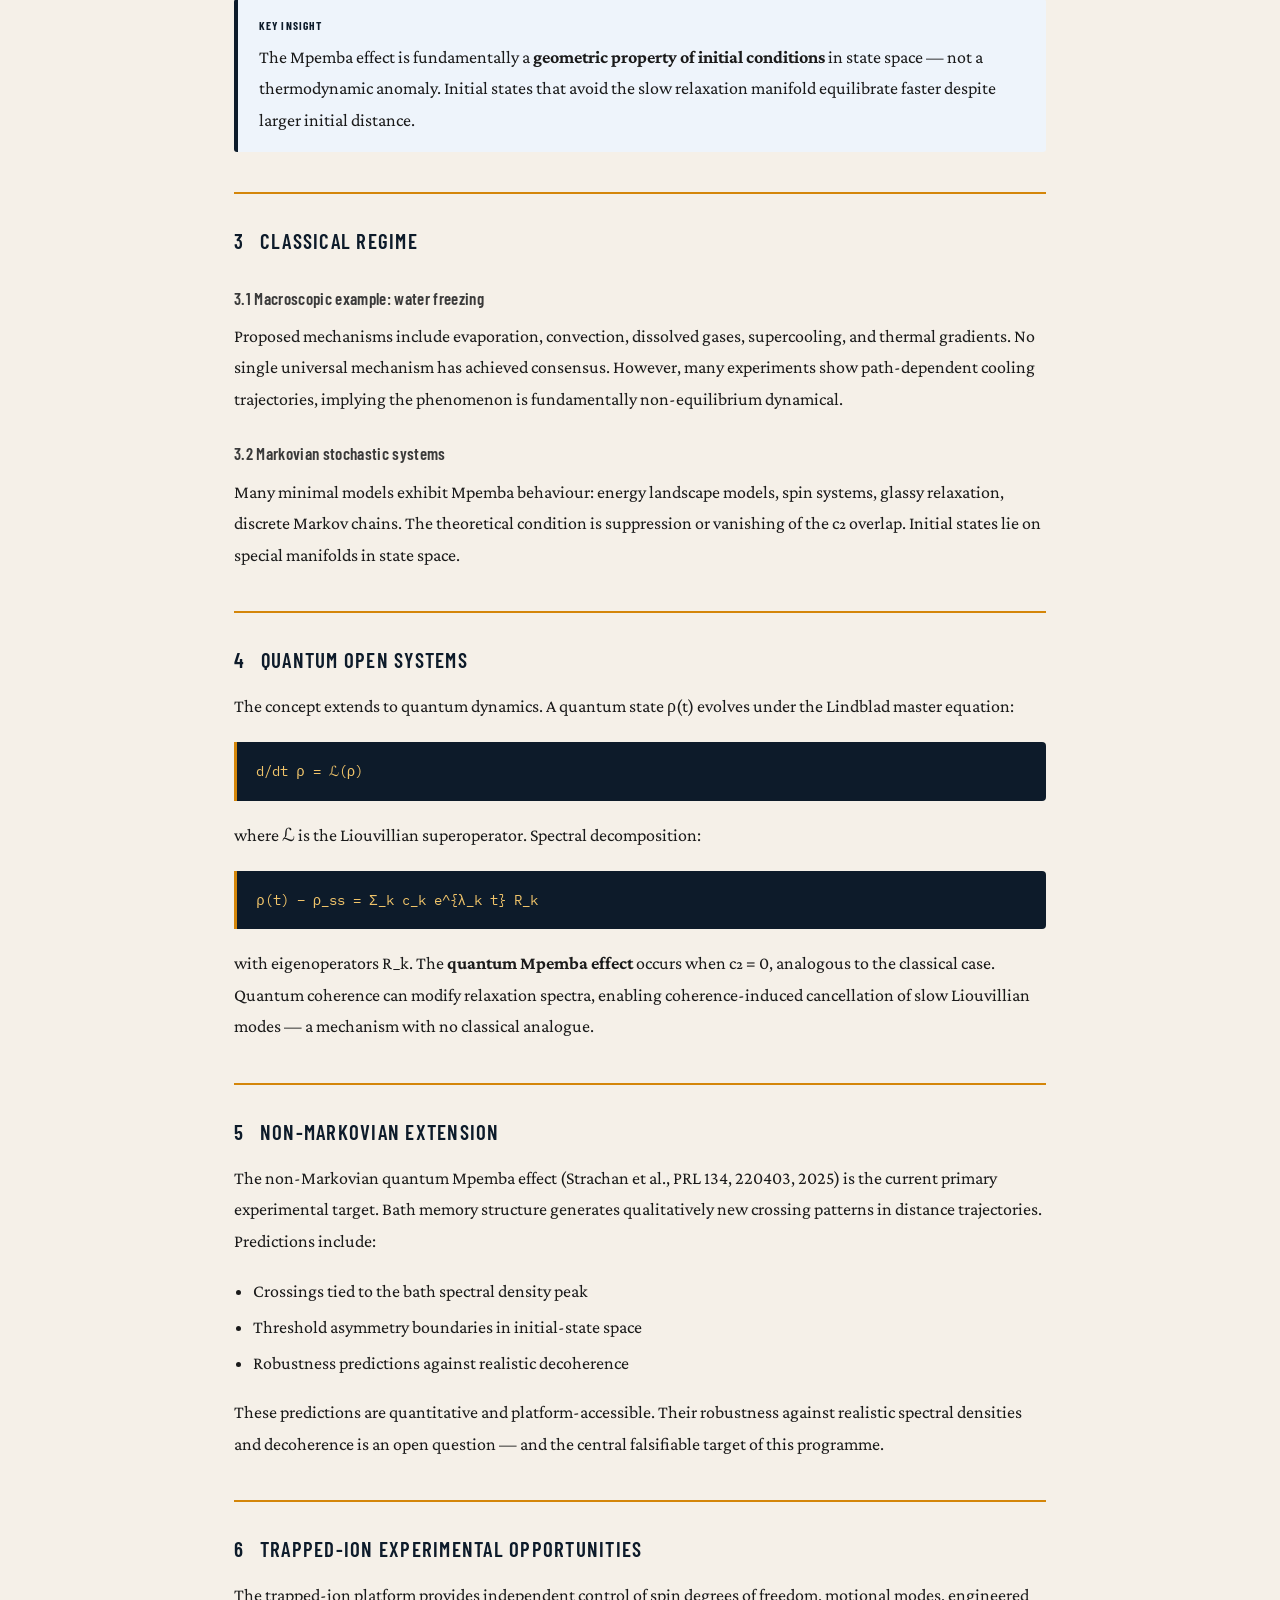
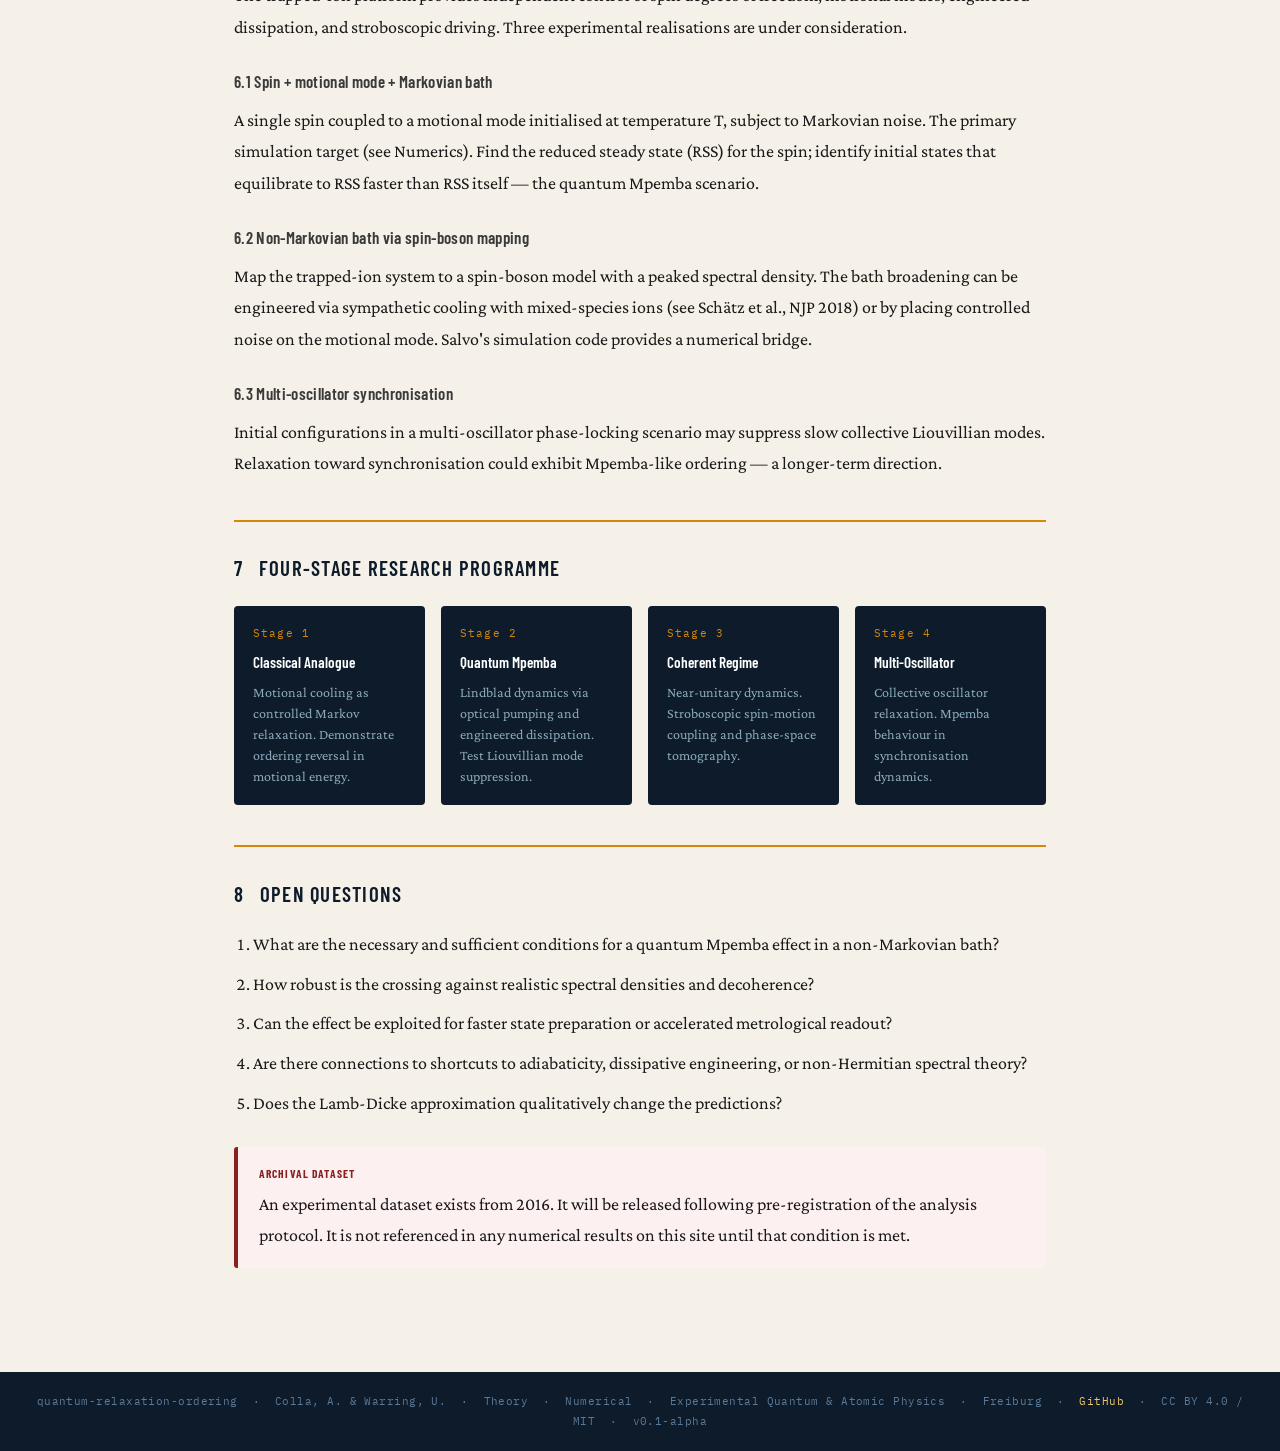
==== commit 10bbab58: "Add files via upload" ====
--- a/dossier.html
+++ b/dossier.html
@@ -198,7 +198,7 @@
 </main>
 
 <footer>
-  quantum-relaxation-ordering &nbsp;·&nbsp; Colla, A. &amp; Warring, U. &nbsp;·&nbsp; Theory · Numerical · Experimental Quantum &amp; Atomic Physics · Freiburg &nbsp;·&nbsp;
+  quantum-relaxation-ordering &nbsp;·&nbsp; Colla, A. &amp; Warring, U. &nbsp;·&nbsp; Theory &nbsp;&middot;&nbsp; Numerical &nbsp;&middot;&nbsp; Experimental Quantum &amp; Atomic Physics &nbsp;&middot;&nbsp; Freiburg &nbsp;·&nbsp;
   <a href="https://github.com/quantum-relaxation-ordering" target="_blank">GitHub</a> &nbsp;·&nbsp;
   CC BY 4.0 / MIT &nbsp;·&nbsp; v0.1-alpha
 </footer>
